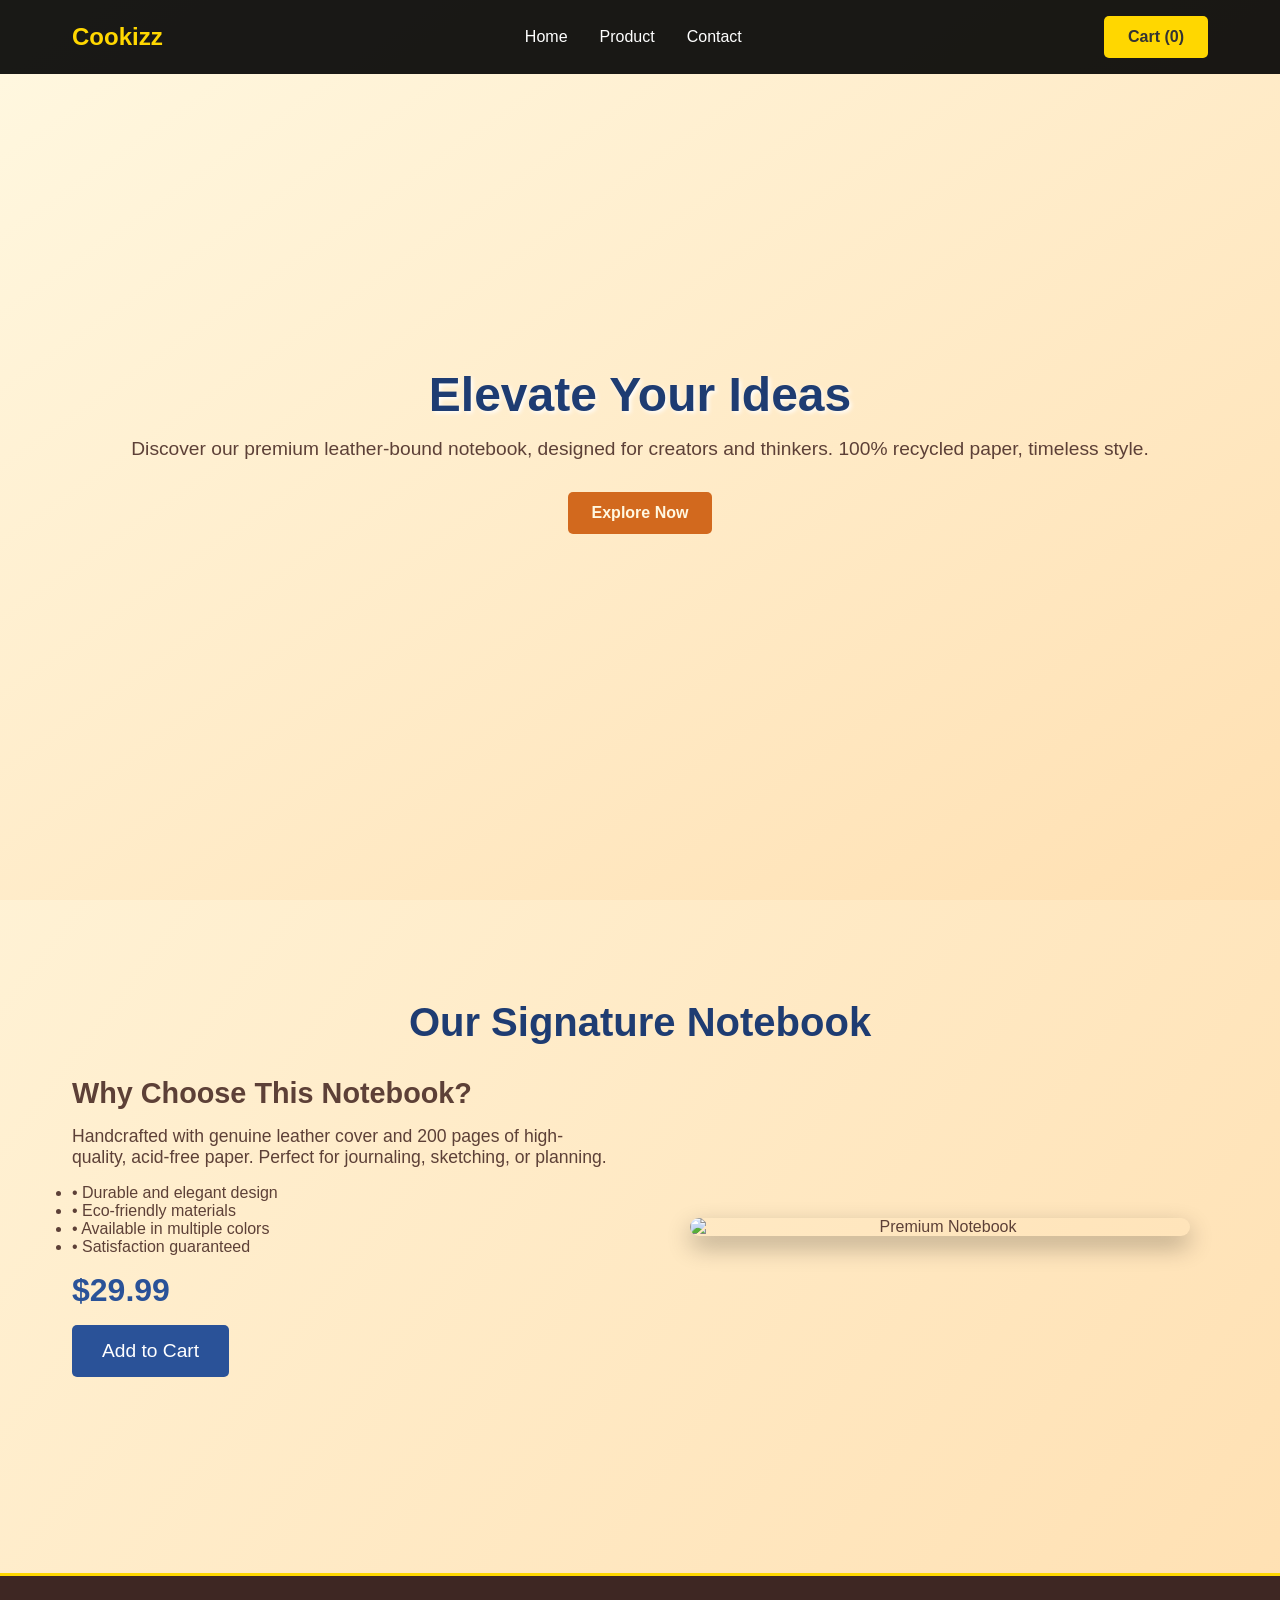
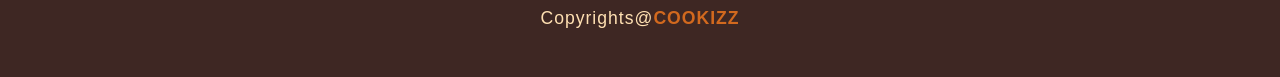
==== index.html @ 40bf86ba "Update and rename webseek.html to index.html" ====
<!DOCTYPE html>
<html lang="en">
<head>
    <meta charset="UTF-8">
    <meta name="viewport" content="width=device-width, initial-scale=1.0">
    <title>Premium Notebook - Elevate Your Ideas</title>
    <link href="https://fonts.googleapis.com/css2?family=Roboto:wght@300;400;700&display=swap" rel="stylesheet">
    <link rel="stylesheet" href="style.css">
</head>
<body>
    <header>
        <nav>
            <div class="logo">Cookizz</div>
            <ul class="nav-links">
                <li><a href="#home">Home</a></li>
                <li><a href="#product">Product</a></li>
                <li><a href="#contact">Contact</a></li>
            </ul>
            <button class="cta-btn">Cart (0)</button>
        </nav>
    </header>

    <section id="home" class="hero">
        <div class="wallpaper">
            <div class="cube">
                <div class="front"></div>
                <div class="back"></div>
                <div class="right"></div>
                <div class="left"></div>
                <div class="top"></div>
                <div class="bottom"></div>
            </div>
            <div class="cube">
                <div class="front"></div>
                <div class="back"></div>
                <div class="right"></div>
                <div class="left"></div>
                <div class="top"></div>
                <div class="bottom"></div>
            </div>
            <div class="cube">
                <div class="front"></div>
                <div class="back"></div>
                <div class="right"></div>
                <div class="left"></div>
                <div class="top"></div>
                <div class="bottom"></div>
            </div>
        </div>
        <div class="hero-content">
            <h1>Elevate Your Ideas</h1>
            <p>Discover our premium leather-bound notebook, designed for creators and thinkers. 100% recycled paper, timeless style.</p>
            <button class="explore-btn" onclick="scrollToProduct()">Explore Now</button>
        </div>
    </section>

    <section id="product" class="product">
        <h2>Our Signature Notebook</h2>
        <div class="product-description">
            <div class="product-desc-text">
                <h3>Why Choose This Notebook?</h3>
                <p>Handcrafted with genuine leather cover and 200 pages of high-quality, acid-free paper. Perfect for journaling, sketching, or planning.</p>
                <ul style="text-align: left; margin-top: 1rem;">
                    <li>• Durable and elegant design</li>
                    <li>• Eco-friendly materials</li>
                    <li>• Available in multiple colors</li>
                    <li>• Satisfaction guaranteed</li>
                </ul>
                <div class="price">$29.99</div>
                <button class="buy-btn" onclick="addToCart()">Add to Cart</button>
            </div>
            <div class="product-image">
        <img src="notebook.jpg" alt="Premium Notebook" />
    </div>
        </div>
    </section>

<footer class="footer">
    <p class="footer-title">Copyrights@<span>COOKIZZ</span></p>
    <div class="social-icons">
        <a href="https://www.linkedin.com" target="_blank"><i class="fab fa-linkedin"></i></a>
        <a href="https://www.youtube.com/@COOKIZZ-01" target="_blank"><i class="fab fa-youtube"></i></a>
        <a href="https://www.instagram.com/cookizz01/#" target="_blank"><i class="fab fa-instagram"></i></a>
        <a href="https://www.facebook.com/people/Cookizz/61576879427160/?mibextid=wwXIfr&rdid=4F1M83GgCjDCX83O&share_url=https%3A%2F%2Fwww.facebook.com%2Fshare%2F19cRuqGbWn%2F%3Fmibextid%3DwwXIfr" target="_blank"><i class="fab fa-facebook"></i></a>
    </div>
</footer>

<div class="floating-bg">
<span>🍪</span>
<span>🧁</span>
<span>🍰</span>
<span>🍩</span>
<span>🥐</span>
<span>🍫</span>
<span>☕</span>
<span>🍪</span>
<span>🧁</span>
<span>🍩</span>
</div>




    <script>
        // Smooth scroll to product
        function scrollToProduct() {
            document.getElementById('product').scrollIntoView({ behavior: 'smooth' });
        }

        // Simulated cart (replace with real e-commerce logic)
        let cartCount = 0;
        function addToCart() {
            cartCount++;
            alert('Added to cart! Total items: ' + cartCount);
            document.querySelector('.cta-btn').textContent = 'Cart (' + cartCount + ')';
        }

        // Header scroll effect
        window.addEventListener('scroll', () => {
            const header = document.querySelector('header');
            if (window.scrollY > 100) {
                header.style.background = 'rgba(0, 0, 0, 0.95)';
            } else {
                header.style.background = 'rgba(0, 0, 0, 0.9)';
            }
        });

        // Enhanced 3D interaction (optional mouse tilt)
        const notebook = document.querySelector('.notebook');
        notebook.addEventListener('mousemove', (e) => {
            const rect = notebook.getBoundingClientRect();
            const x = e.clientX - rect.left;
            const y = e.clientY - rect.top;
            const centerX = rect.width / 2;
            const centerY = rect.height / 2;
            const rotateY = (x - centerX) / centerX * 10;
            const rotateX = (y - centerY) / centerY * -10;
            notebook.style.transform = `rotateY(${rotateY}deg) rotateX(${rotateX}deg)`;
        });
        notebook.addEventListener('mouseleave', () => {
            notebook.style.transform = 'rotateY(0deg) rotateX(0deg)';
        });
    </script>
</body>
</html>
---- style.css ----
/* Reset and Base Styles */
        * {
            margin: 0;
            padding: 0;
            box-sizing: border-box;
        }
        /* body {
            font-family: 'Roboto', sans-serif;
            line-height: 1.6;
            color: #5d4037;
            background: linear-gradient(to bottom right, #fff8e1, #ffe0b2);
            overflow-x: hidden;
        } */
        
    body {
        margin: 0;
        padding: 0;
        font-family: 'Poppins', sans-serif;
        color: #5d4037;
        background: linear-gradient(to bottom right, #fff8e1, #ffe0b2);
        overflow-x: hidden;
    }
        a {
            text-decoration: none;
            color: inherit;
        }
        button {
            cursor: pointer;
            border: none;
            padding: 12px 24px;
            border-radius: 5px;
            font-size: 16px;
            transition: all 0.3s ease;
        }

        /* Header */
        header {
            position: fixed;
            top: 0;
            width: 100%;
            /* background-color: #3e2723;
            color: #ffe0b2; */
            background-color: #3e2723;
            color: #ffe0b2;
            padding: 1rem 0;
            z-index: 1000;
            transition: background 0.3s ease;
        }
        nav {
            display: flex;
            justify-content: space-between;
            align-items: center;
            max-width: 1200px;
            margin: 0 auto;
            padding: 0 2rem;
        }
        .logo {
            font-size: 1.5rem;
            font-weight: 700;
            color: #FFD700; /* Gold accent */
        }
        .nav-links {
            display: flex;
            list-style: none;
            gap: 2rem;
        }
        .nav-links li a {
            color: white;
            transition: color 0.3s ease;
        }
        .nav-links li a:hover {
            /* color: #FFD700; */
            color: #d2691e;
        }
        .cta-btn {
            background: #FFD700;
            color: #333;
            font-weight: 700;
        }
        .cta-btn:hover {
            background: #FFA500;
            transform: translateY(-2px);
        }

        /* Hero Section with 3D Wallpaper */
        .hero {
            height: 100vh;
            position: relative;
            display: flex;
            align-items: center;
            justify-content: center;
            text-align: center;
            color: white;
            overflow: hidden;
        }
        .hero::before {
            content: '';
            position: absolute;
            top: 0;
            left: 0;
            width: 100%;
            height: 100%;
            background: linear-gradient(135deg, #1e3c72 0%, #2a5298 100%);
            z-index: -2;
        }
        /* 3D Wallpaper: Floating 3D cubes/shapes for depth */
        .wallpaper {
            position: absolute;
            top: 0;
            left: 0;
            width: 100%;
            height: 100%;
            perspective: 1000px; /* Enables 3D space */
            z-index: -1;
        }
        .cube {
            position: absolute;
            width: 100px;
            height: 100px;
            transform-style: preserve-3d;
            animation: float 6s ease-in-out infinite;
        }
        .cube face {
            position: absolute;
            width: 100px;
            height: 100px;
            background: rgba(255, 215, 0, 0.1); /* Semi-transparent gold */
            border: 1px solid rgba(255, 255, 255, 0.2);
        }
        .cube .front  { transform: rotateY(0deg) translateZ(50px); }
        .cube .back   { transform: rotateY(180deg) translateZ(50px); }
        .cube .right  { transform: rotateY(90deg) translateZ(50px); }
        .cube .left   { transform: rotateY(-90deg) translateZ(50px); }
        .cube .top    { transform: rotateX(90deg) translateZ(50px); }
        .cube .bottom { transform: rotateX(-90deg) translateZ(50px); }
        @keyframes float {
            0%, 100% { transform: translateY(0px) rotateX(0deg); }
            50% { transform: translateY(-20px) rotateX(180deg); }
        }
        .cube:nth-child(1) { top: 20%; left: 10%; animation-delay: 0s; }
        .cube:nth-child(2) { top: 60%; left: 80%; animation-delay: 2s; }
        .cube:nth-child(3) { top: 40%; left: 60%; animation-delay: 4s; }
        .hero-content h1 {
            font-size: 3rem;
            margin-bottom: 1rem;
            text-shadow: 2px 2px 4px rgba(255, 255, 255, 0.933);
            color: #1e3c72;
        }
        .hero-content p {
            font-size: 1.2rem;
            margin-bottom: 2rem;
            color: #5d4037;
        }
        .explore-btn {
            /* background: #FFD700;
            color: #333; */
            background-color: #d2691e;
            color: #fff8e1;
            font-weight: 700;
        }
        .explore-btn:hover {
            /* background: #FFA500; */
            background-color: #8d6e63;
            transform: translateY(-2px);
        }

        /* Product Section with 3D Notebook */
        .product {
            padding: 100px 2rem;
            max-width: 1200px;
            margin: 0 auto;
            text-align: center;
        }
        .product h2 {
            font-size: 2.5rem;
            margin-bottom: 2rem;
            color: #1e3c72;
        }
        .product-description {
            display: grid;
            grid-template-columns: 1fr 1fr;
            gap: 4rem;
            align-items: center;
            margin-bottom: 3rem;
        }
        .product-desc-text {
            text-align: left;
        }
        .product-desc-text h3 {
            font-size: 1.8rem;
            margin-bottom: 1rem;
            /* color: #FFD700; */
            color: #5d4037;
        }
        .product-desc-text p {
            margin-bottom: 1rem;
            font-size: 1.1rem;
        }
        .price {
            font-size: 2rem;
            color: #2a5298;
            font-weight: 700;
            margin: 1rem 0;
        }
        /* 3D Notebook Showcase */
        .notebook-3d {
            perspective: 1000px;
            width: 300px;
            height: 400px;
            margin: 0 auto;
            cursor: pointer;
        }
        .notebook {
            width: 100%;
            height: 100%;
            position: relative;
            transform-style: preserve-3d;
            transition: transform 0.6s ease;
        }
        .notebook:hover {
            transform: rotateY(180deg) rotateX(10deg);
        }
        .cover {
            position: absolute;
            width: 100%;
            height: 100%;
            background: linear-gradient(145deg, #8B4513, #A0522D); /* Leather look */
            border-radius: 10px;
            box-shadow: 0 10px 20px rgba(0,0,0,0.3);
            display: flex;
            align-items: center;
            justify-content: center;
            font-size: 1.5rem;
            color: white;
            backface-visibility: hidden;
        }
        .cover.back {
            transform: rotateY(180deg);
            background: linear-gradient(145deg, #654321, #8B4513);
        }
        .cover::before {
            content: 'Premium Notebook';
            font-weight: 700;
            text-shadow: 1px 1px 2px rgba(0,0,0,0.5);
        }
        .buy-btn {
            background: #2a5298;
            color: white;
            font-size: 1.2rem;
            padding: 15px 30px;
        }
        .buy-btn:hover {
            background: #1e3c72;
            transform: translateY(-3px) scale(1.05);
        }

        /* Footer */
    /* --- New Footer Style --- */
.footer {
    /* background: linear-gradient(135deg, #1e3c72, #2a5298);
    color: #fff; */
    background-color: #3e2723;
    color: #ffe0b2;
    text-align: center;
    padding: 2rem 1rem;
    position: relative;
    border-top: 3px solid #FFD700;
    margin-top: 3rem;
}

.footer-title {
    font-size: 1.1rem;
    margin-bottom: 1rem;
    letter-spacing: 1px;
}

.footer-title span {
    /* color: #FFD700; */
    color: #d2691e;
    font-weight: 700;
}

.social-icons {
    display: flex;
    justify-content: center;
    gap: 1.5rem;
}

.social-icons a {
    /* color: #FFD700; */
    color: #ffe0b2;
    font-size: 1.5rem;
    transition: transform 0.3s ease, color 0.3s ease;
}

.social-icons a:hover {
    /* color: #FFA500; */
    color: #d2691e;
    transform: scale(1.2);
}

/* Make sure footer stays clean on mobile */
@media (max-width: 600px) {
    .social-icons a {
        font-size: 1.3rem;
    }
    .footer-title {
        font-size: 1rem;
    }
}


        .product-image {
    display: flex;
    justify-content: center;
    align-items: center;
    }

.product-image img {
    width: 100%;
    max-width: 500px;
    border-radius: 15px;
    box-shadow: 0 10px 25px rgba(0, 0, 0, 0.3);
    transition: transform 0.4s ease;
}

.product-image img:hover {
    transform: scale(1.05);
}

.floating-bg {
position: fixed;
top: 0;
left: 0;
width: 100%;
height: 100%;
overflow: hidden;
z-index: -1;
background: linear-gradient(to bottom right, #fff8e1, #ffe0b2);
}

.floating-bg span {
position: absolute;
display: block;
font-size: 2rem;
animation: float 15s linear infinite;
bottom: -10%;
opacity: 0.8;
}

/* Random positions and speeds */
.floating-bg span:nth-child(1) { left: 10%; animation-duration: 14s; }
.floating-bg span:nth-child(2) { left: 20%; animation-duration: 18s; animation-delay: 2s; }
.floating-bg span:nth-child(3) { left: 35%; animation-duration: 16s; animation-delay: 4s; }
.floating-bg span:nth-child(4) { left: 50%; animation-duration: 20s; animation-delay: 1s; }
.floating-bg span:nth-child(5) { left: 65%; animation-duration: 17s; animation-delay: 3s; }
.floating-bg span:nth-child(6) { left: 75%; animation-duration: 19s; animation-delay: 5s; }
.floating-bg span:nth-child(7) { left: 85%; animation-duration: 22s; animation-delay: 6s; }
.floating-bg span:nth-child(8) { left: 5%; animation-duration: 21s; animation-delay: 7s; }
.floating-bg span:nth-child(9) { left: 55%; animation-duration: 23s; animation-delay: 4s; }
.floating-bg span:nth-child(10) { left: 90%; animation-duration: 25s; animation-delay: 8s; }

@keyframes float {
0% {
transform: translateY(0) rotate(0deg);
opacity: 0.8;
}
50% {
opacity: 1;
}
100% {
transform: translateY(-110vh) rotate(360deg);
opacity: 0;
}
}




        /* Responsive */
        @media (max-width: 768px) {
            .nav-links {
                display: none; /* Hide nav on mobile for simplicity */
            }
            .hero-content h1 {
                font-size: 2rem;
            }
            .product-description {
                grid-template-columns: 1fr;
                gap: 2rem;
            }
            .cube {
                width: 50px;
                height: 50px;
            }
        }

        /* ///////////////////////////////// */

        @media (max-width:1023px){
    header{
        padding: 12px 20px;
    }

    .navigation a{
        padding-left: 10px;
    }

    .title{
        font-size: 1.8em;
    }

    section{
        padding: 80px 20px;
    }

    .main-content h2{
        font-size: 1em;
    }

    .main-content h3{
        font-size: 1.6em;
    }

    .content{
        flex-direction: column;
        align-items: center;
    }

}

@media (max-width:641px){
    body{
        font-size: 12px;
    }

    .main-content h2{
        font-size: 0.8em;
    }

    .main-content h3{
        font-size: 1.4em;
    }
}

@media (max-width:300px){
    body{
        font-size: 10px;
    
    }
}

        /* Scroll Effects for Depth */
        @keyframes parallax {
            0% { transform: translateZ(-100px) scale(1); }
            100% { transform: translateZ(0px) scale(1.1); }
        }
        .product {
            animation: parallax 1s ease-out;
        }
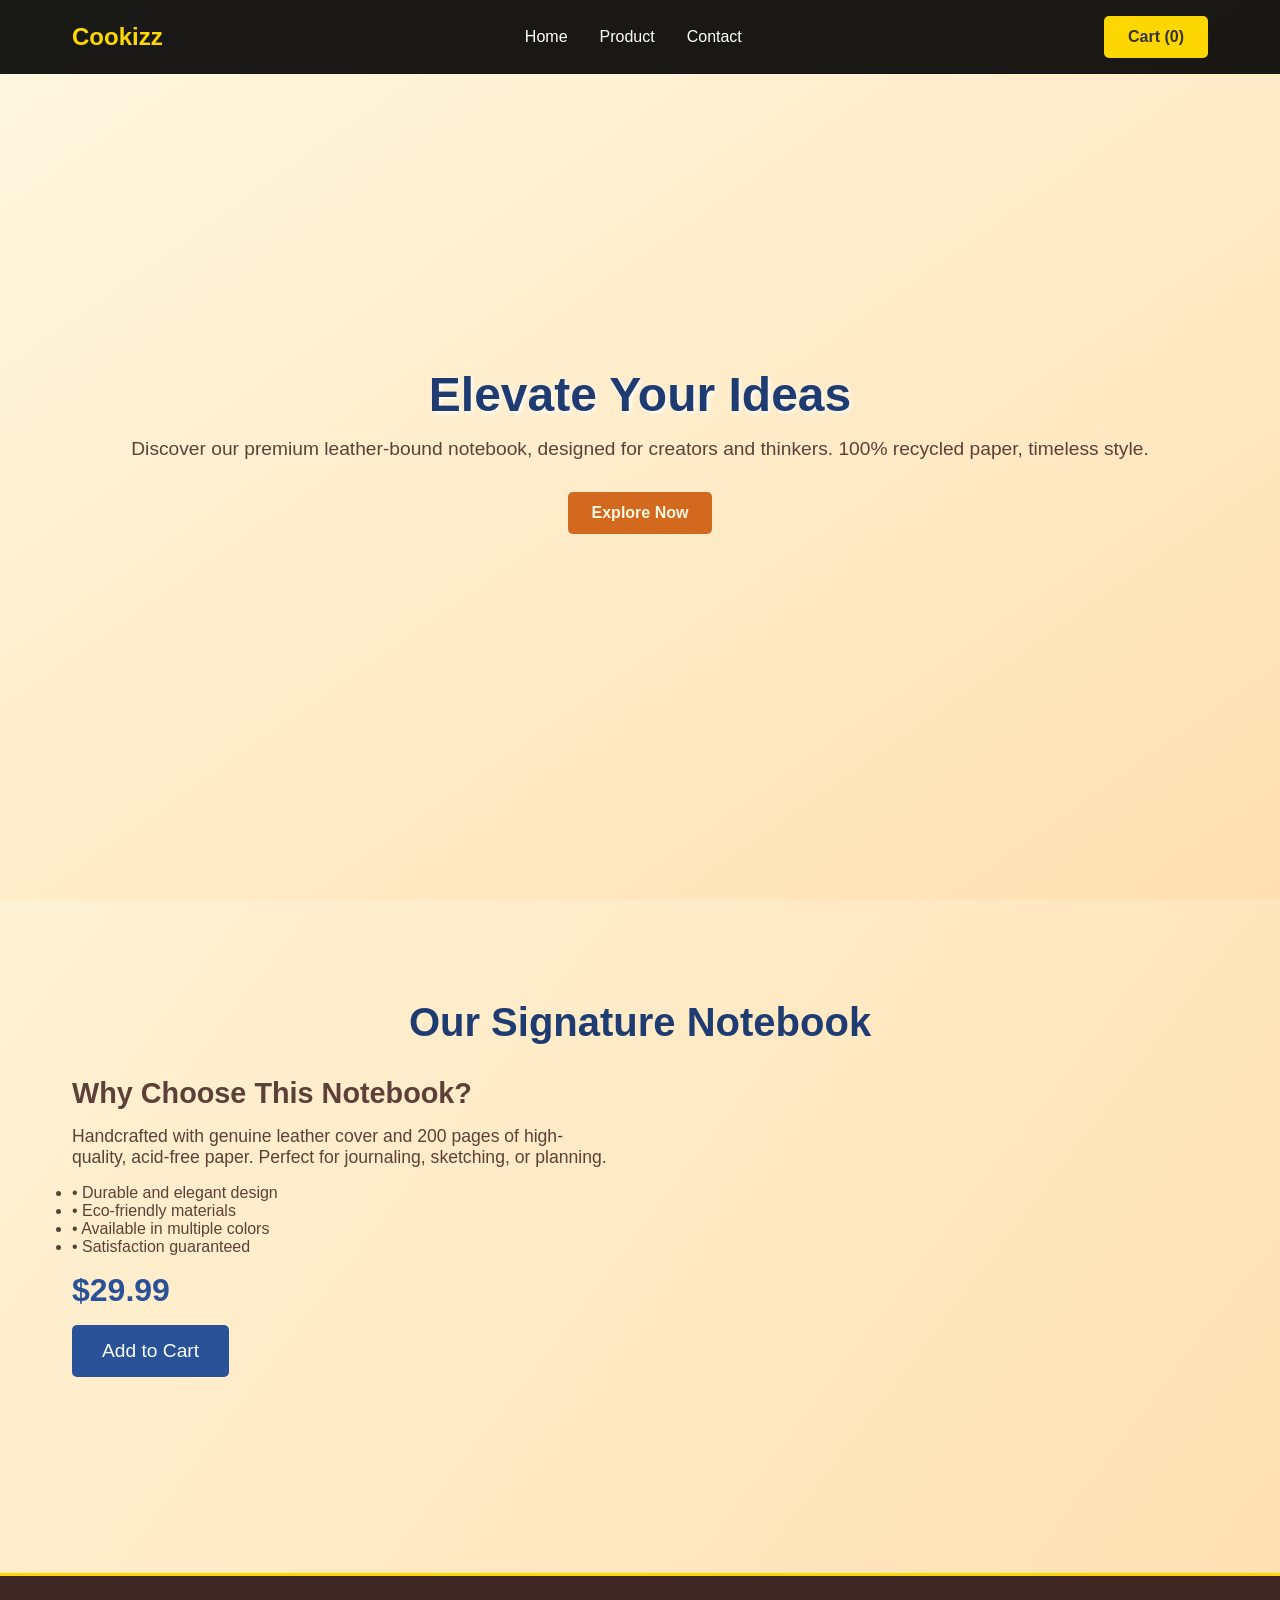
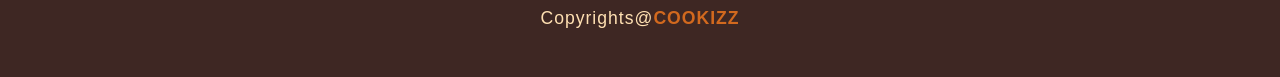
==== commit ae03c5ae: "Update index.html" ====
--- a/index.html
+++ b/index.html
@@ -70,7 +70,7 @@
                 <button class="buy-btn" onclick="addToCart()">Add to Cart</button>
             </div>
             <div class="product-image">
-        <img src="notebook.jpg" alt="Premium Notebook" />
+        <img src="notebook.jpg" alt=""/>
     </div>
         </div>
     </section>
@@ -143,3 +143,4 @@
     </script>
 </body>
 </html>
+
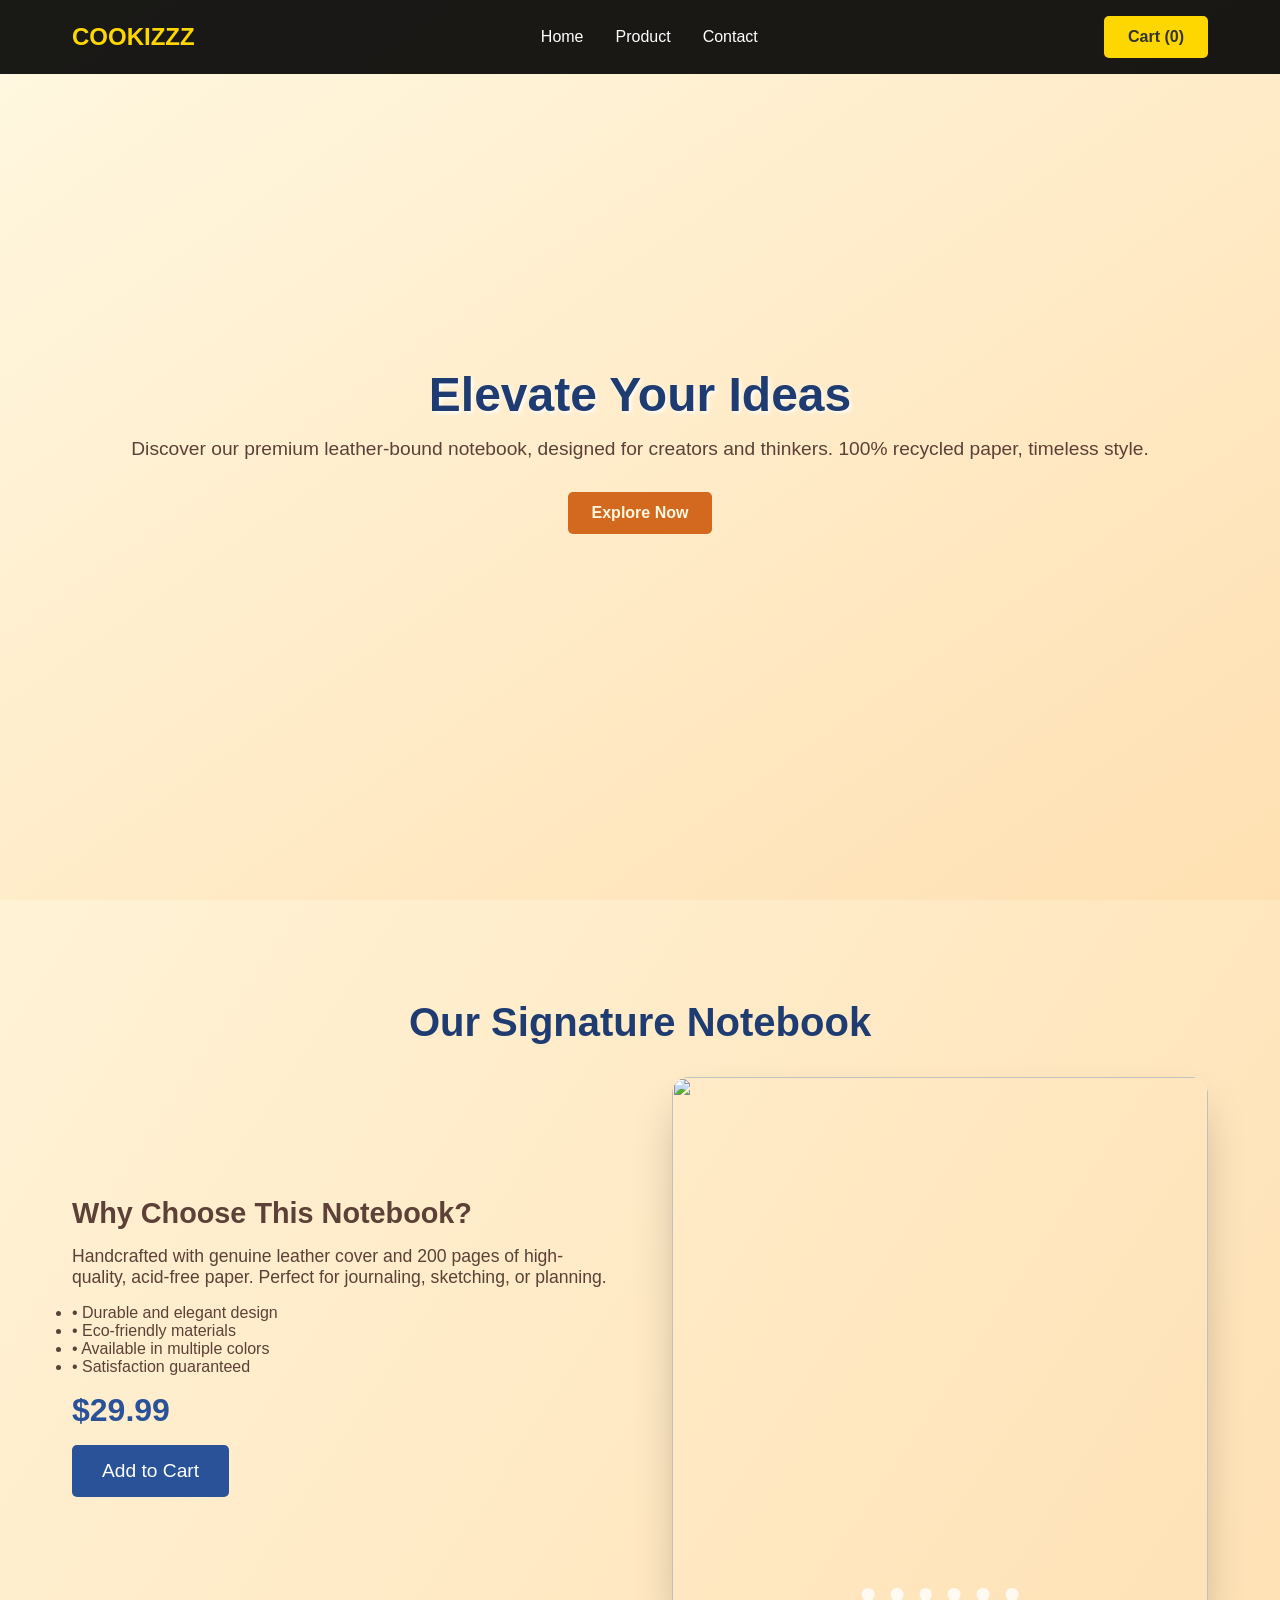
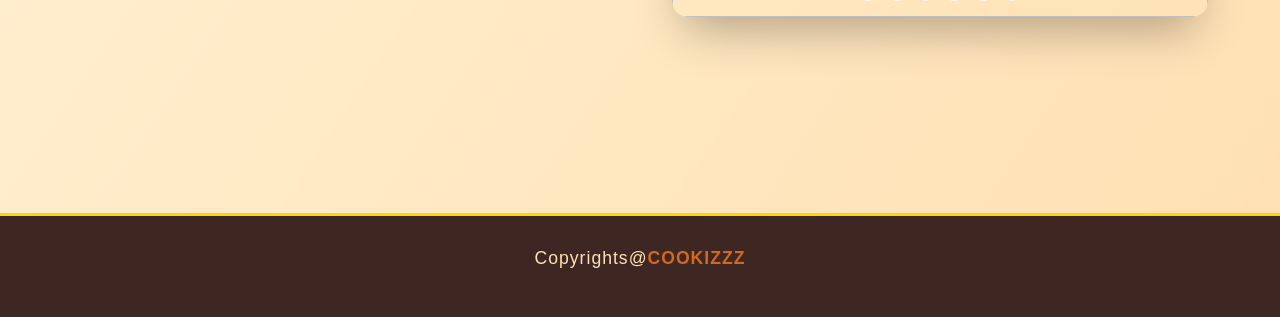
==== commit 9c20eae9: "Update index.html" ====
--- a/index.html
+++ b/index.html
@@ -10,7 +10,7 @@
 <body>
     <header>
         <nav>
-            <div class="logo">Cookizz</div>
+            <div class="logo">COOKIZZZ</div>
             <ul class="nav-links">
                 <li><a href="#home">Home</a></li>
                 <li><a href="#product">Product</a></li>
@@ -69,14 +69,33 @@
                 <div class="price">$29.99</div>
                 <button class="buy-btn" onclick="addToCart()">Add to Cart</button>
             </div>
-            <div class="product-image">
-        <img src="notebook.jpg" alt=""/>
-    </div>
+       <section class="Containers">
+        <div class="slider-wrapper">
+            <div class="slider">
+                <img id="slide-1" src="notebook1.jpg" alt="">
+                <img id="slide-2" src="notebook2.jpg" alt="">
+                <img id="slide-3" src="notebook3.jpg" alt="">
+                <img id="slide-4" src="notebook.jpg" alt="">
+                <img id="slide-5"  src="notebook4.jpg" alt="">
+                <img id="slide-6" src="1 (4).jpg" alt="">
+            </div>
+            <div class="slider-nav">
+                <a href="#slide-1"></a>
+                <a href="#slide-2"></a>
+                <a href="#slide-3"></a>
+                <a href="#slide-4"></a>
+                <a href="#slide-5"></a>
+                <a href="#slide-6"></a>
+
+            </div>
+        </div>
+    </section>
+            
         </div>
     </section>
 
 <footer class="footer">
-    <p class="footer-title">Copyrights@<span>COOKIZZ</span></p>
+    <p class="footer-title">Copyrights@<span>COOKIZZZ</span></p>
     <div class="social-icons">
         <a href="https://www.linkedin.com" target="_blank"><i class="fab fa-linkedin"></i></a>
         <a href="https://www.youtube.com/@COOKIZZ-01" target="_blank"><i class="fab fa-youtube"></i></a>
@@ -140,7 +159,36 @@
         notebook.addEventListener('mouseleave', () => {
             notebook.style.transform = 'rotateY(0deg) rotateX(0deg)';
         });
+        //////////////
+        
+        let currentSlide = 0;
+const slides = document.querySelectorAll('.slider img');
+const totalSlides = slides.length;
+
+document.querySelector('.next').addEventListener('click', nextSlide);
+document.querySelector('.prev').addEventListener('click', prevSlide);
+
+function showSlide(index) {
+  const slider = document.querySelector('.slider');
+  if (index >= totalSlides) currentSlide = 0;
+  else if (index < 0) currentSlide = totalSlides - 1;
+  else currentSlide = index;
+  slider.style.transform = `translateX(-${currentSlide * 100}%)`;
+}
+
+function nextSlide() {
+  showSlide(currentSlide + 1);
+}
+
+function prevSlide() {
+  showSlide(currentSlide - 1);
+}
+
+// Auto slide every 4s
+setInterval(nextSlide, 4000);
     </script>
 </body>
 </html>
 
+
+
--- a/style.css
+++ b/style.css
@@ -100,7 +100,7 @@
             left: 0;
             width: 100%;
             height: 100%;
-            background: linear-gradient(135deg, #1e3c72 0%, #2a5298 100%);
+           background: url('images/notebook-bg.jpg') no-repeat center center/cover;
             z-index: -2;
         }
         /* 3D Wallpaper: Floating 3D cubes/shapes for depth */
@@ -254,6 +254,8 @@
             transform: translateY(-3px) scale(1.05);
         }
 
+
+
         /* Footer */
     /* --- New Footer Style --- */
 .footer {
@@ -326,6 +328,87 @@
 
 .product-image img:hover {
     transform: scale(1.05);
+}
+
+/* /////////////////////// */
+
+.container {
+  padding: 1rem;
+}
+
+.slider-wrapper {
+  position: relative;
+  max-width: 100%;
+  margin: 0 auto;
+}
+
+.slider {
+  display: flex;
+  width: 100%;
+  height: 60vh; /* 🔥 ارتفاع مناسب وواضح على الموبايل */
+  overflow-x: scroll;
+  scroll-snap-type: x mandatory;
+  scroll-behavior: smooth;
+  border-radius: 1rem;
+  box-shadow: 0 1.5rem 3rem -0.75rem rgba(0,0,0,0.3);
+}
+
+/* 🔥 إخفاء شريط التمرير */
+.slider::-webkit-scrollbar {
+  display: none;
+}
+.slider {
+  -ms-overflow-style: none;
+  scrollbar-width: none;
+}
+
+.slider img {
+  flex: 1 0 100%;
+  width: 100%;
+  height: 100%;
+  object-fit: cover; /* تخلي الصورة تملأ الفريم بدون فراغات */
+  object-position: center; /* تخلي الصورة مظبوطة في النص */
+  scroll-snap-align: start;
+  border-radius: 1rem;
+}
+
+
+
+/* ⚪ النقاط */
+.slider-nav {
+  display: flex;
+  column-gap: 1rem;
+  position: absolute;
+  bottom: 1rem;
+  left: 50%;
+  transform: translateX(-50%);
+  z-index: 10;
+}
+
+.slider-nav a {
+  width: 0.8rem;
+  height: 0.8rem;
+  border-radius: 50%;
+  background-color: rgba(255,255,255,0.8);
+  transition: opacity 250ms ease, background 250ms ease;
+}
+
+.slider-nav a:hover {
+  background-color: #fff;
+  opacity: 1;
+}
+
+/* 📱 Responsive adjustments */
+@media (max-width: 768px) {
+  .slider {
+    height: 70vh; /* أكبر للموبايل */
+    border-radius: 0.8rem;
+  }
+
+  .slider-nav a {
+    width: 0.7rem;
+    height: 0.7rem;
+  }
 }
 
 .floating-bg {
@@ -457,4 +540,6 @@
         }
         .product {
             animation: parallax 1s ease-out;
-        }+
+        }
+
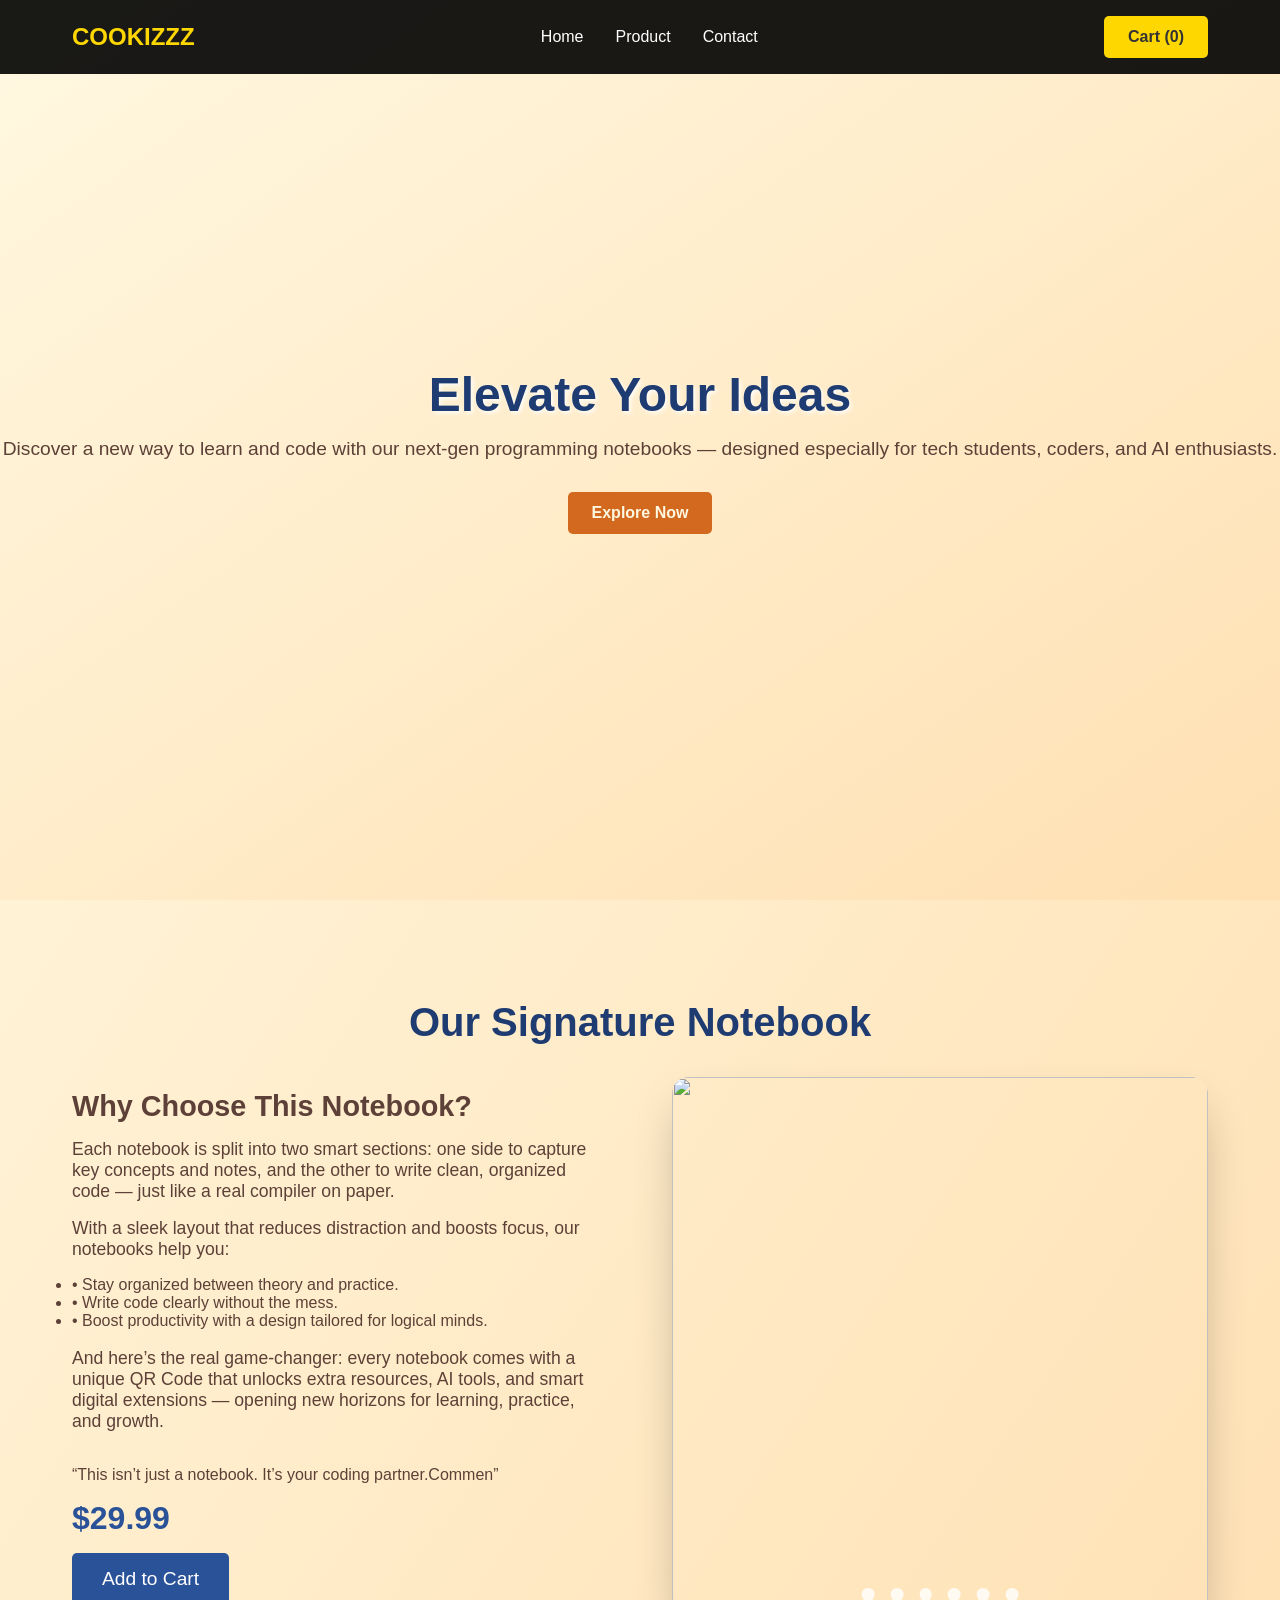
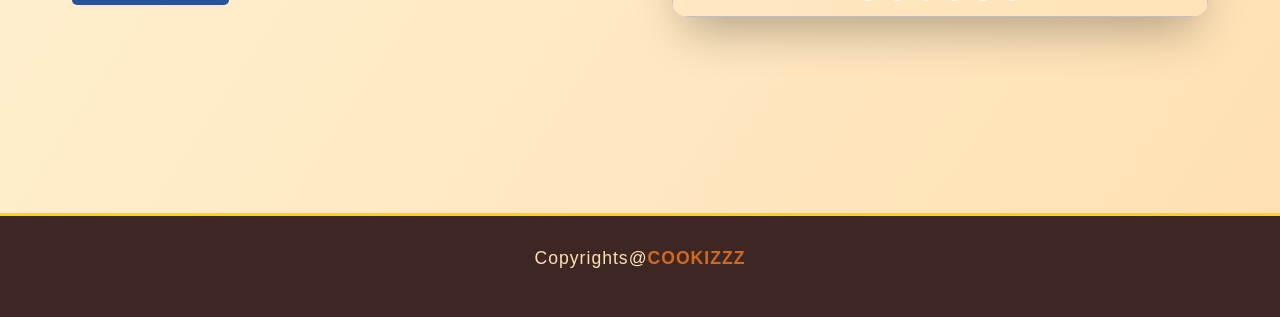
==== commit 1e3c89ef: "Update index.html" ====
--- a/index.html
+++ b/index.html
@@ -49,7 +49,7 @@
         </div>
         <div class="hero-content">
             <h1>Elevate Your Ideas</h1>
-            <p>Discover our premium leather-bound notebook, designed for creators and thinkers. 100% recycled paper, timeless style.</p>
+           <p>Discover a new way to learn and code with our next-gen programming notebooks — designed especially for tech students, coders, and AI enthusiasts.</p>
             <button class="explore-btn" onclick="scrollToProduct()">Explore Now</button>
         </div>
     </section>
@@ -59,12 +59,16 @@
         <div class="product-description">
             <div class="product-desc-text">
                 <h3>Why Choose This Notebook?</h3>
-                <p>Handcrafted with genuine leather cover and 200 pages of high-quality, acid-free paper. Perfect for journaling, sketching, or planning.</p>
+               <p>Each notebook is split into two smart sections: one side to capture key concepts and notes, and the other to write clean, organized code — just like a real compiler on paper.</p>
                 <ul style="text-align: left; margin-top: 1rem;">
-                    <li>• Durable and elegant design</li>
-                    <li>• Eco-friendly materials</li>
-                    <li>• Available in multiple colors</li>
-                    <li>• Satisfaction guaranteed</li>
+                    <p>With a sleek layout that reduces distraction and boosts focus, our notebooks help you:</p>
+                    <li>• Stay organized between theory and practice.</li>
+                    <li>• Write code clearly without the mess.</li>
+                    <li>• Boost productivity with a design tailored for logical minds.</li>
+                    <br>
+                    <p>And here’s the real game-changer: every notebook comes with a unique QR Code that unlocks extra resources, AI tools, and smart digital extensions — opening new horizons for learning, practice, and growth.</p>
+                    <br>
+                    <q>This isn’t just a notebook. It’s your coding partner.Commen</q>
                 </ul>
                 <div class="price">$29.99</div>
                 <button class="buy-btn" onclick="addToCart()">Add to Cart</button>
@@ -72,12 +76,12 @@
        <section class="Containers">
         <div class="slider-wrapper">
             <div class="slider">
-                <img id="slide-1" src="notebook1.jpg" alt="">
-                <img id="slide-2" src="notebook2.jpg" alt="">
-                <img id="slide-3" src="notebook3.jpg" alt="">
-                <img id="slide-4" src="notebook.jpg" alt="">
-                <img id="slide-5"  src="notebook4.jpg" alt="">
-                <img id="slide-6" src="1 (4).jpg" alt="">
+                <img id="slide-1" src="notebook1.jpg" alt="" loading="lazy">
+                <img id="slide-2" src="notebook2.jpg" alt="" loading="lazy">
+                <img id="slide-3" src="notebook3.jpg" alt="" loading="lazy">
+                <img id="slide-4" src="notebook.jpg" alt="" loading="lazy">
+                <img id="slide-5"  src="notebook4.jpg" alt="" loading="lazy">
+                <img id="slide-6" src="1 (4).jpg" alt="" loading="lazy">
             </div>
             <div class="slider-nav">
                 <a href="#slide-1"></a>
@@ -192,3 +196,5 @@
 
 
 
+
+
